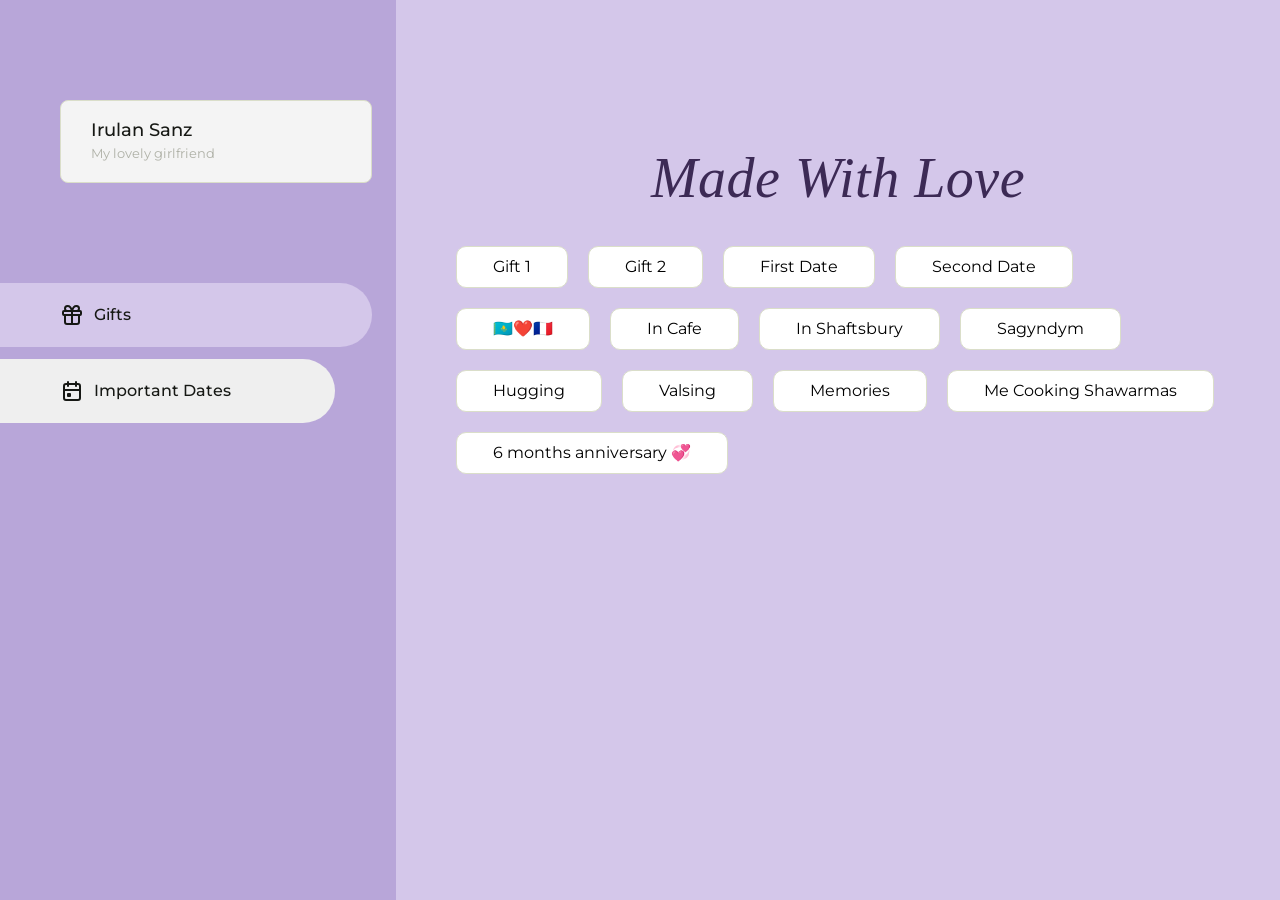
==== index.html @ 1fe565db "Update index.html" ====
<!DOCTYPE html>
<html lang="en">
<head>
    <meta charset="UTF-8">
    <meta name="viewport" content="width=device-width, initial-scale=1.0">
    <title>So Close But So Far</title>
    <link rel="shortcut icon" href="src/heart.png" type="image/x-icon">
    <link rel="preconnect" href="https://fonts.googleapis.com">
    <link rel="preconnect" href="https://fonts.gstatic.com" crossorigin>
    <link href="https://fonts.googleapis.com/css2?family=Montserrat:wght@400;500;700&family=Rubik:wght@500&display=swap"
          rel="stylesheet">
    <link rel="stylesheet" href="src/style.css">
</head>
<body id="body">
<div class="overlay" id="overlay"></div>
<div class="layout">
    <div class="burger" id="burger">
        <svg viewBox="0 0 24 24" style="fill: #6B4E71" xmlns="http://www.w3.org/2000/svg" >
            <g id="SVGRepo_bgCarrier" stroke-width="0"></g>
            <g id="SVGRepo_tracerCarrier" stroke-linecap="round" stroke-linejoin="round"></g>
            <g id="SVGRepo_iconCarrier">
                <path d="M4 18L20 18" stroke="#2E1F3D" stroke-width="2" stroke-linecap="round"></path>
                <path d="M4 12L20 12" stroke="#2E1F3D" stroke-width="2" stroke-linecap="round"></path>
                <path d="M4 6L20 6" stroke="#2E1F3D" stroke-width="2" stroke-linecap="round"></path>
            </g>
        </svg>
    </div>
    <aside class="sidebar" id="sidebar">
        <div class="sidebar__inner">
            <div class="logo">
            </div>
            <div class="sidebar__user">
                <div class="sidebar__name">Irulan Sanz</div>
                <div class="sidebar__text">My lovely girlfriend</div>
            </div>
            <div class="sidebar__tabs">
                <div class="sidebar__item">
                    <button class="sidebar__button active" id="tasks">
                        <svg xmlns="http://www.w3.org/2000/svg" width="24" height="24" viewBox="0 0 24 24" fill="none" stroke="currentColor" stroke-width="2" stroke-linecap="round" stroke-linejoin="round" class="icon icon-tabler icons-tabler-outline icon-tabler-gift">
	<path stroke="none" d="M0 0h24v24H0z" fill="none" />
	<path d="M3 9a1 1 0 0 1 1 -1h16a1 1 0 0 1 1 1v2a1 1 0 0 1 -1 1h-16a1 1 0 0 1 -1 -1l0 -2" />
	<path d="M12 8l0 13" />
	<path d="M19 12v7a2 2 0 0 1 -2 2h-10a2 2 0 0 1 -2 -2v-7" />
	<path d="M7.5 8a2.5 2.5 0 0 1 0 -5a4.8 8 0 0 1 4.5 5a4.8 8 0 0 1 4.5 -5a2.5 2.5 0 0 1 0 5" />
</svg>
                        <span>Gifts</span></button>
                </div>
                <div class="sidebar__item">
                    <button class="sidebar__button" id="diplom">
                        <svg xmlns="http://www.w3.org/2000/svg" width="24" height="24" viewBox="0 0 24 24" fill="none" stroke="currentColor" stroke-width="2" stroke-linecap="round" stroke-linejoin="round" class="icon icon-tabler icons-tabler-outline icon-tabler-calendar-event">
	<path stroke="none" d="M0 0h24v24H0z" fill="none" />
	<path d="M4 7a2 2 0 0 1 2 -2h12a2 2 0 0 1 2 2v12a2 2 0 0 1 -2 2h-12a2 2 0 0 1 -2 -2l0 -12" />
	<path d="M16 3l0 4" />
	<path d="M8 3l0 4" />
	<path d="M4 11l16 0" />
	<path d="M8 15h2v2h-2l0 -2" />
</svg>
                        <span>Important Dates</span></button>
                </div>
            </div>
        </div>

    </aside>
    <div class="content">
        <div class="container">
            <div class="content__block" id="tasksBlock">
                <div class="content__title">Made With Love</div>
                <ul class="content__list">
                    <li class="content__list-item">
                        <a href="./gift-1/index.html">Gift 1</a>
                    </li>
                    <li class="content__list-item">
                        <a href="./gift-2/index.html">Gift 2</a>
                    </li>
                    <li class="content__list-item">
                        <a href="https://drive.google.com/file/d/1vMadhdQ48kXOp07n8QsSt-vH53IT0Gt-/view?usp=sharing">First Date</a>
                    </li>
                    <li class="content__list-item">
                        <a href="https://drive.google.com/file/d/1kH64Qz3MHeMXnkR8MuAai43NfWdswU0U/view?usp=sharing">Second Date</a>
                    </li>
                    <li class="content__list-item">
                        <a href="https://drive.google.com/file/d/1e94UzsTkq8WZ018yIeNblCleBxQsToX7/view?usp=sharing">🇰🇿❤️🇫🇷</a>
                    </li>
                    <li class="content__list-item">
                        <a href="https://drive.google.com/file/d/1Pieof80owpsbO8zSJvdYTM5wlfrEpz8Y/view?usp=sharing">In Cafe</a>
                    </li>
                    <li class="content__list-item">
                        <a href="https://drive.google.com/file/d/1KIeL0_NFZtrSvxo--47qkr-NeCgeh2dK/view?usp=sharing">In Shaftsbury</a>
                    </li>
                    <li class="content__list-item">
                        <a href="https://drive.google.com/file/d/1adfDIn1GOYjcE4neSgO3Gx4keekBpPJ_/view?usp=sharing">Sagyndym</a>
                    </li>
                    <li class="content__list-item">
                        <a href="https://drive.google.com/file/d/1BkaM4GAUIr9EUD3JHSgV0LBEfNDgz8p4/view?usp=sharing">Hugging</a>
                    </li>
                    <li class="content__list-item">
                        <a href="https://drive.google.com/file/d/1XQY9u5bxkwegvib9I2O7UmXGaK68p4Ai/view?usp=sharing">Valsing</a>
                    </li>
                    <li class="content__list-item">
                        <a href="https://drive.google.com/file/d/16zDZgb0zjjOt9zTueXyhuY5tb6ojPlMr/view?usp=sharing">Memories</a>
                    </li>
                    <li class="content__list-item">
                        <a href="https://drive.google.com/file/d/1yFAqf7BYhonO5aMoZCrLB5J5wGKs2Dpw/view?usp=sharing">Me Cooking Shawarmas</a>
                    </li>
                    <li class="content__list-item">
                        <a href="./6-month-anniversary/index.html">6 months anniversary 💞</a>
                    </li>
                </ul>
            </div>
            <div class="content__block hidden" id="diplomBlock">

<style>
  @import url('https://fonts.googleapis.com/css2?family=Playfair+Display:ital,wght@0,500;1,500&family=Dancing+Script:wght@600&display=swap');

  .story-section {
    background: #D4C7EA;
    font-family: "Playfair Display", Georgia, serif;
  }

  .story-inner {
    max-width: 620px;
    margin: 0 auto;
  }

  .story-title {
    font-family: "Dancing Script", cursive;
    font-weight: 600;
    font-size: 56px;
    color: #4A2E63;
    text-align: center;
    margin: 0 0 8px;
  }

  .story-subtitle {
    font-style: italic;
    font-size: 16px;
    color: #5C4A73;
    text-align: center;
    margin: 0 0 56px;
  }

  .counter-card {
    text-align: center;
    margin: 0 0 64px;
    padding-bottom: 48px;
    border-bottom: 1px solid rgba(74, 46, 99, 0.25);
  }

  .counter-label {
    font-style: italic;
    font-size: 14px;
    letter-spacing: 1px;
    color: #5C4A73;
    margin: 0 0 16px;
  }

  .counter-number {
    font-size: 48px;
    color: #4A2E63;
    line-height: 1;
    margin: 0 0 6px;
  }

  .counter-unit-label {
    font-style: italic;
    font-size: 13px;
    color: #5C4A73;
    letter-spacing: 0.5px;
  }

  .timeline {
    position: relative;
    padding-left: 36px;
  }

  .timeline::before {
    content: "";
    position: absolute;
    left: 5px;
    top: 6px;
    bottom: 6px;
    width: 1px;
    background: rgba(74, 46, 99, 0.35);
  }

  .entry {
    position: relative;
    margin-bottom: 52px;
  }

  .entry:last-child {
    margin-bottom: 0;
  }

  .entry::before {
    content: "";
    position: absolute;
    left: -36px;
    top: 6px;
    width: 10px;
    height: 10px;
    border-radius: 50%;
    background: #4A2E63;
  }

  .entry-date {
    font-style: italic;
    font-size: 15px;
    color: #6B4E71;
    margin: 0 0 6px;
  }

  .entry-text {
    font-size: 22px;
    color: #2E1F3D;
    margin: 0;
  }

  @media (max-width: 640px) {
    .story-section { padding: 64px 18px 80px; }
    .story-title { font-size: 38px; }
    .story-subtitle { font-size: 14px; margin-bottom: 40px; }

    .counter-card { margin-bottom: 44px; padding-bottom: 32px; }
    .counter-number { font-size: 34px; }
    .counter-unit-label { font-size: 11px; }

    .timeline { padding-left: 26px; }
    .timeline::before { left: 4px; }
    .entry { margin-bottom: 36px; }
    .entry::before { left: -26px; width: 8px; height: 8px; }
    .entry-date { font-size: 13px; }
    .entry-text { font-size: 18px; }
  }
</style>

<section class="story-section">
  <div class="story-inner">

    <div class="counter-card">
      <p class="counter-label">together since March 7, 2026</p>
      <div class="counter-number" id="c-days">0</div>
      <div class="counter-unit-label">days</div>
    </div>

    <div class="timeline">


      <div class="entry">
        <p class="entry-date">January 26, 2026</p>
        <p class="entry-text">The day we met.</p>
      </div>
      <!-- ============================================= -->

      <div class="entry">
        <p class="entry-date">February 4, 2026</p>
        <p class="entry-text">The day we first spoke.</p>
      </div>

      <div class="entry">
        <p class="entry-date">February 11, 2026</p>
        <p class="entry-text">The day I made the first move.</p>
      </div>

      <div class="entry">
        <p class="entry-date">March 7, 2026</p>
        <p class="entry-text">The day our relationship began.</p>
      </div>

      <div class="entry">
        <p class="entry-date">March 10, 2026</p>
        <p class="entry-text">Our first kiss.</p>
      </div>

      <div class="entry">
        <p class="entry-date">Today and</p>
        <p class="entry-text">Forever&hellip;</p>
      </div>

    </div>
  </div>
</section>

<script>
  (function () {
    var start = new Date("2026-03-07T00:00:00");

    function update() {
      var now = new Date();
      var diff = now - start;
      if (diff < 0) diff = 0;

      var days = Math.floor(diff / (1000 * 60 * 60 * 24));
      document.getElementById("c-days").textContent = days;
    }

    update();
    setInterval(update, 60 * 1000);
  })();
</script>

                
            </div>
        </div>
    </div>
</div>
<script src="src/index.js"></script>
</body>
</html>
---- src/style.css ----
*{padding: 0;margin: 0;border: 0;}
*,*:before,*:after{-webkit-box-sizing: border-box;box-sizing: border-box;}
:focus,:active{outline: none;}
a:focus,a:active{outline: none;}
nav,footer,header,aside{display: block;}
html,body{
    height:100%;width:100%;
    font-size:100%;line-height:1;-ms-text-size-adjust:100%;-moz-text-size-adjust:100%;-webkit-text-size-adjust:100%;}
input,button,textarea{font-family:inherit;}
input::-ms-clear{display: none;}
button{cursor: pointer;}
button::-moz-focus-inner{padding:0;border:0;}
a,a:visited{text-decoration: none;}
a:hover{text-decoration: none;}
ul li{list-style: none;}
img{vertical-align: top;}
h1,h2,h3,h4,h5,h6{font-size:inherit;font-weight: inherit;}
a{color:inherit;}



body {
    font-family: "Montserrat",SansSerif;
    color: black;
}

body.overflow {
    overflow: hidden;
}



.layout {
    display: -webkit-box;
    display: -ms-flexbox;
    display: flex;
    min-height: 100vh;
}

.sidebar {
    padding: 40px 24px 40px 0;
    -ms-flex-negative: 0;
    flex-shrink: 0;
    background-color: #B8A6D9;
}



.content {
    -webkit-box-flex: 1;
    -ms-flex-positive: 1;
    flex-grow: 1;
    background-color: #D4C7EA;
}

.container {
    display: -webkit-box;
    display: -ms-flexbox;
    display: flex;
    -webkit-box-orient: vertical;
    -webkit-box-direction: normal;
    -ms-flex-direction: column;
    flex-direction: column;
    -webkit-box-pack: center;
    -ms-flex-pack: center;
    justify-content: center;
    -webkit-box-align: center;
    -ms-flex-align: center;
    align-items: center;
    padding: 150px 60px 80px 60px;
}


.logo {
    margin-left: 60px;
    margin-bottom: 60px;
}

.sidebar__user {
    background-color: #F4F4F4;
    padding: 20px 30px;
    margin-left: 60px;
    margin-bottom: 100px;
    border-radius: 8px;
    border: 1px solid #DADEC9;
}

.sidebar__name {
    color:#161814;
    font-size: 18px;
    font-weight: 500;
    margin-bottom: 6px;
}

.sidebar__text {
    color: #AFB1A7;
    font-size: 13px;
    font-weight: 400;
    line-height: 130%; /* 16.9px */
}

.sidebar__item {
    width: 372px;
}

.sidebar__button {
    display: -webkit-box;
    display: -ms-flexbox;
    display: flex;
    -webkit-box-align: center;
    -ms-flex-align: center;
    align-items: center;
    gap: 10px;
    padding: 20px 60px;
    margin-bottom: 12px;
    border-radius: 0px 100px 100px 0px;
    -webkit-transition: all .5s;
    -o-transition: all .5s;
    transition: all .5s;
    cursor: pointer;
    width: 90%;
    color:#161814;
    font-size: 16px;
    font-weight: 500;
}

.sidebar__button.active , .sidebar__button:hover {
    width: 100%;
    background-color: #D4C7EA;
}


.content__title {
    font-family: "Cormorant Garamond", Georgia, serif;
  font-style: italic;
  font-size: 56px;
  color: #3C2A55;
  text-align: center;
  margin-bottom: 40px;
  letter-spacing: 0.5px;
}

.content__list {
    display: -webkit-box;
    display: -ms-flexbox;
    display: flex;
    -webkit-box-align: center;
    -ms-flex-align: center;
    align-items: center;
    -ms-flex-wrap: wrap;
    flex-wrap: wrap;
    gap: 20px;
}



.content__list-item  {
    cursor: pointer;
    padding: 12px 18px;
    background-color: #fff;
    border-radius: 10px;
    border: 1px solid #DADEC9;
    -webkit-transition: all .3s;
    -o-transition: all .3s;
    transition: all .3s;
}

.content__list-item:hover,.content__list-diplom:hover {
    background-color: #B79FD9;
}

li a {
    padding: 12px 18px;

}


.content__list-diplom {
    -webkit-transition: all .3s;
    -o-transition: all .3s;
    transition: all .3s;
    display: inline-block;
    padding: 12px 18px;
    background-color: #fff;
    border-radius: 10px;
    border: 1px solid #DADEC9;
}

.content__decor {
    display: -webkit-box;
    display: -ms-flexbox;
    display: flex;
    -webkit-box-align: center;
    -ms-flex-align: center;
    align-items: center;
}

.content__decor-text {
    color:#BEDD44;
    font-size: 36px;
    font-weight: 700;
    line-height: 110%; /* 39.6px */
}

.content__block {
    max-width: 1200px;
}

.content__block.hidden {
    display: none;
}

.content__decor-img img{
    width: 100%;
}

.burger {
    display: none;
    padding: 5px;
    position: fixed;
    top: 3%;
    right: 7%;
    width: 40px;
    height: 40px;
    background-color: #D4C7EA;
    border-radius: 50%;
    z-index: 10;
    border: 1px solid #6B4E71;
}


@media (max-width: 768px) {
    .burger {
        display: block;
    }

    .sidebar {
        -webkit-transition: all .3s;
        -o-transition: all .3s;
        transition: all .3s;
        -webkit-transform: translateX(-100%);
        -ms-transform: translateX(-100%);
        transform: translateX(-100%);
        position: fixed;
        top: 0;
        left: 0;
        bottom: 0;
        z-index: 5;
    }

    .sidebar.show {
        -webkit-transform: translateX(0%);
        -ms-transform: translateX(0%);
        transform: translateX(0%);
    }

    .overlay {
        opacity: 0;
        pointer-events: none;
        -webkit-transition: all .3s;
        -o-transition: all .3s;
        transition: all .3s;
        position: absolute;
        top: 0;
        right: 0;
        left: 0;
        bottom: 0;
        z-index: 3;
        background-color: #000000e0;
    }

    .overlay.show {
        opacity: 1;
        pointer-events: all;
    }

    .container {
        padding: 40px 20px;
        min-height: 100%;
    }

    .content__decor {
        margin-top: 20px;
        -webkit-box-orient: vertical;
        -webkit-box-direction: normal;
        -ms-flex-direction: column;
        flex-direction: column;
    }
}

@media (max-width: 400px) {
    .sidebar__user {
        margin-left: 0;
    }
}
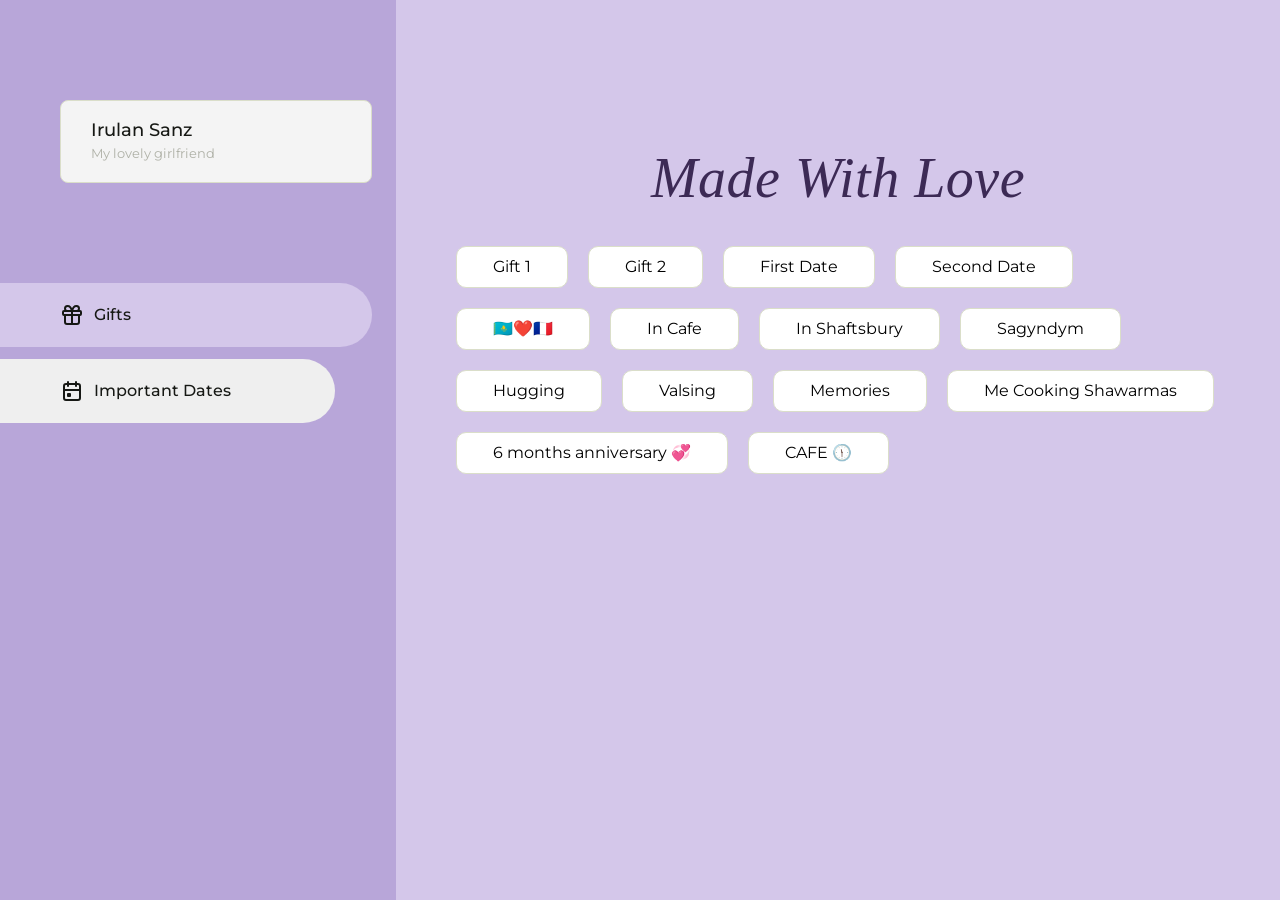
==== commit d144e4cf: "Update index.html" ====
--- a/index.html
+++ b/index.html
@@ -105,6 +105,9 @@
                     <li class="content__list-item">
                         <a href="./6-month-anniversary/index.html">6 months anniversary 💞</a>
                     </li>
+                    <li class="content__list-item">
+                        <a href="./cafe-gift/index.html">CAFE 🕦</a>
+                    </li>
                 </ul>
             </div>
             <div class="content__block hidden" id="diplomBlock">
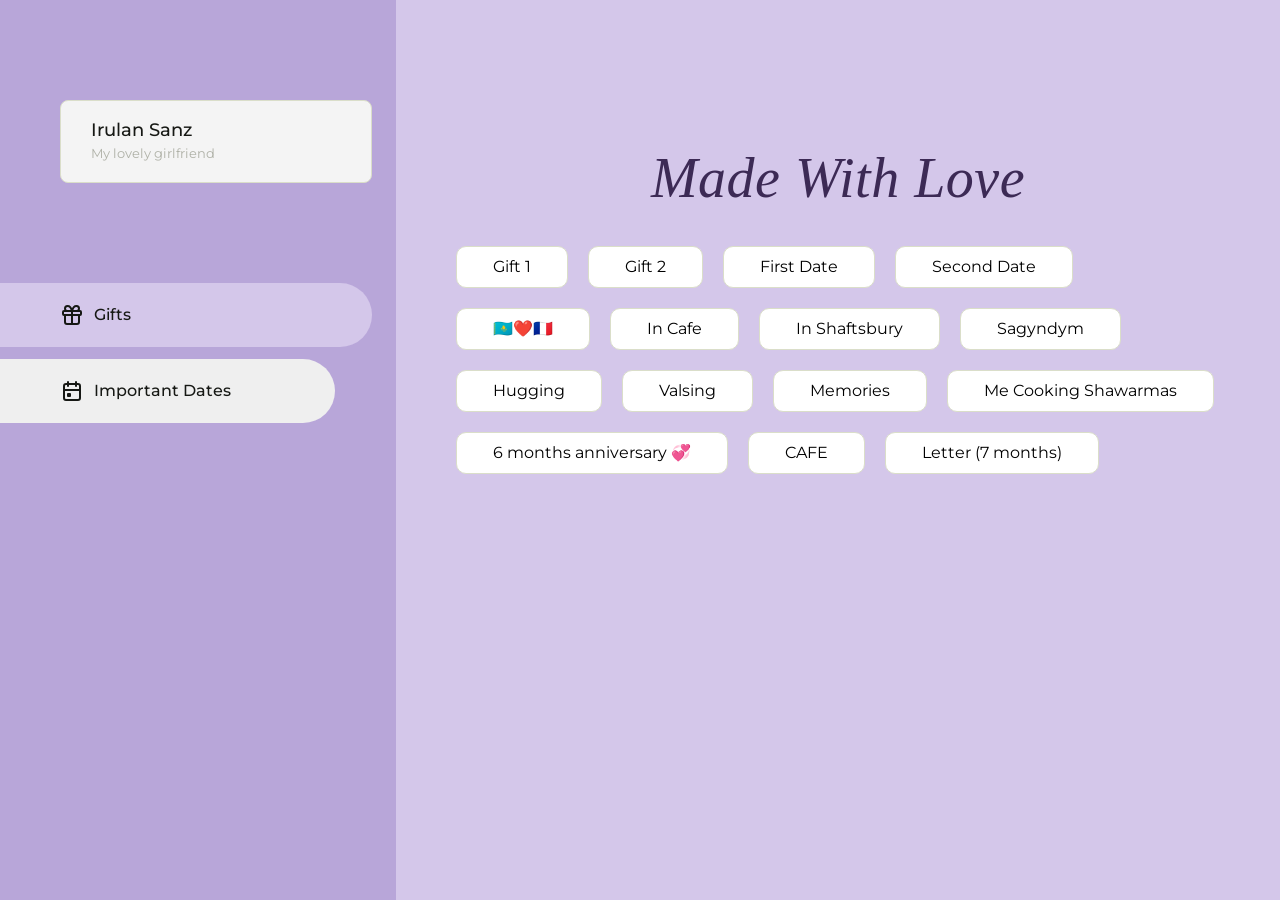
==== commit 39405f7d: "Update index.html" ====
--- a/index.html
+++ b/index.html
@@ -106,7 +106,10 @@
                         <a href="./6-month-anniversary/index.html">6 months anniversary 💞</a>
                     </li>
                     <li class="content__list-item">
-                        <a href="./cafe-gift/index.html">CAFE 🕦</a>
+                        <a href="./cafe-gift/index.html">CAFE</a>
+                    </li>
+                    <li class="content__list-item">
+                        <a href="https://irulans.github.io/Seven_Month/">Letter (7 months)</a>
                     </li>
                 </ul>
             </div>
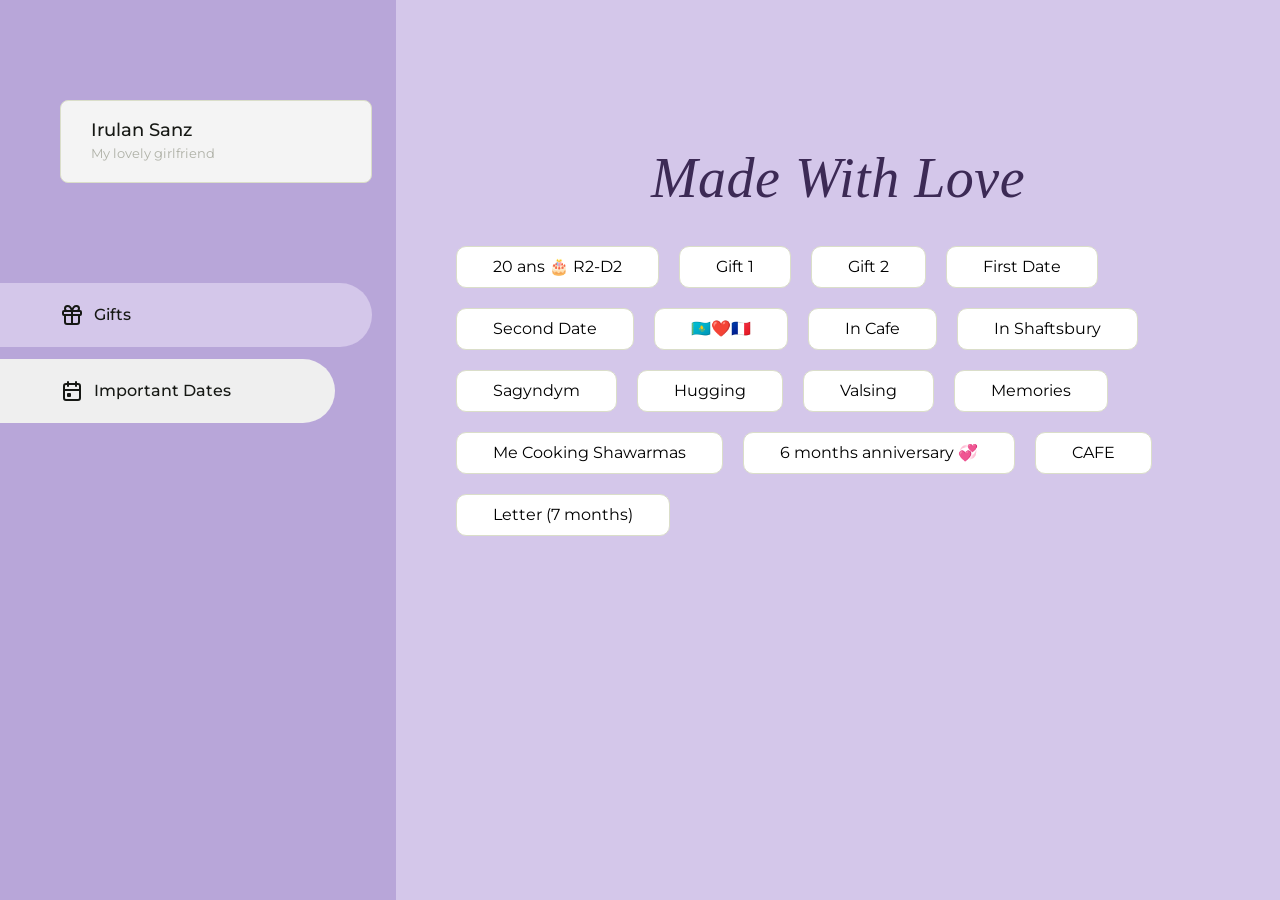
==== commit 75679293: "Add 20-ans: all birthday gifts moved from the R2-D2 platform Co-Authored-By: Claude Sonnet 5.5 <nore" ====
--- a/index.html
+++ b/index.html
@@ -1,315 +1,318 @@
-<!DOCTYPE html>
-<html lang="en">
-<head>
-    <meta charset="UTF-8">
-    <meta name="viewport" content="width=device-width, initial-scale=1.0">
-    <title>So Close But So Far</title>
-    <link rel="shortcut icon" href="src/heart.png" type="image/x-icon">
-    <link rel="preconnect" href="https://fonts.googleapis.com">
-    <link rel="preconnect" href="https://fonts.gstatic.com" crossorigin>
-    <link href="https://fonts.googleapis.com/css2?family=Montserrat:wght@400;500;700&family=Rubik:wght@500&display=swap"
-          rel="stylesheet">
-    <link rel="stylesheet" href="src/style.css">
-</head>
-<body id="body">
-<div class="overlay" id="overlay"></div>
-<div class="layout">
-    <div class="burger" id="burger">
-        <svg viewBox="0 0 24 24" style="fill: #6B4E71" xmlns="http://www.w3.org/2000/svg" >
-            <g id="SVGRepo_bgCarrier" stroke-width="0"></g>
-            <g id="SVGRepo_tracerCarrier" stroke-linecap="round" stroke-linejoin="round"></g>
-            <g id="SVGRepo_iconCarrier">
-                <path d="M4 18L20 18" stroke="#2E1F3D" stroke-width="2" stroke-linecap="round"></path>
-                <path d="M4 12L20 12" stroke="#2E1F3D" stroke-width="2" stroke-linecap="round"></path>
-                <path d="M4 6L20 6" stroke="#2E1F3D" stroke-width="2" stroke-linecap="round"></path>
-            </g>
-        </svg>
-    </div>
-    <aside class="sidebar" id="sidebar">
-        <div class="sidebar__inner">
-            <div class="logo">
-            </div>
-            <div class="sidebar__user">
-                <div class="sidebar__name">Irulan Sanz</div>
-                <div class="sidebar__text">My lovely girlfriend</div>
-            </div>
-            <div class="sidebar__tabs">
-                <div class="sidebar__item">
-                    <button class="sidebar__button active" id="tasks">
-                        <svg xmlns="http://www.w3.org/2000/svg" width="24" height="24" viewBox="0 0 24 24" fill="none" stroke="currentColor" stroke-width="2" stroke-linecap="round" stroke-linejoin="round" class="icon icon-tabler icons-tabler-outline icon-tabler-gift">
-	<path stroke="none" d="M0 0h24v24H0z" fill="none" />
-	<path d="M3 9a1 1 0 0 1 1 -1h16a1 1 0 0 1 1 1v2a1 1 0 0 1 -1 1h-16a1 1 0 0 1 -1 -1l0 -2" />
-	<path d="M12 8l0 13" />
-	<path d="M19 12v7a2 2 0 0 1 -2 2h-10a2 2 0 0 1 -2 -2v-7" />
-	<path d="M7.5 8a2.5 2.5 0 0 1 0 -5a4.8 8 0 0 1 4.5 5a4.8 8 0 0 1 4.5 -5a2.5 2.5 0 0 1 0 5" />
-</svg>
-                        <span>Gifts</span></button>
-                </div>
-                <div class="sidebar__item">
-                    <button class="sidebar__button" id="diplom">
-                        <svg xmlns="http://www.w3.org/2000/svg" width="24" height="24" viewBox="0 0 24 24" fill="none" stroke="currentColor" stroke-width="2" stroke-linecap="round" stroke-linejoin="round" class="icon icon-tabler icons-tabler-outline icon-tabler-calendar-event">
-	<path stroke="none" d="M0 0h24v24H0z" fill="none" />
-	<path d="M4 7a2 2 0 0 1 2 -2h12a2 2 0 0 1 2 2v12a2 2 0 0 1 -2 2h-12a2 2 0 0 1 -2 -2l0 -12" />
-	<path d="M16 3l0 4" />
-	<path d="M8 3l0 4" />
-	<path d="M4 11l16 0" />
-	<path d="M8 15h2v2h-2l0 -2" />
-</svg>
-                        <span>Important Dates</span></button>
-                </div>
-            </div>
-        </div>
-
-    </aside>
-    <div class="content">
-        <div class="container">
-            <div class="content__block" id="tasksBlock">
-                <div class="content__title">Made With Love</div>
-                <ul class="content__list">
-                    <li class="content__list-item">
-                        <a href="./gift-1/index.html">Gift 1</a>
-                    </li>
-                    <li class="content__list-item">
-                        <a href="./gift-2/index.html">Gift 2</a>
-                    </li>
-                    <li class="content__list-item">
-                        <a href="https://drive.google.com/file/d/1vMadhdQ48kXOp07n8QsSt-vH53IT0Gt-/view?usp=sharing">First Date</a>
-                    </li>
-                    <li class="content__list-item">
-                        <a href="https://drive.google.com/file/d/1kH64Qz3MHeMXnkR8MuAai43NfWdswU0U/view?usp=sharing">Second Date</a>
-                    </li>
-                    <li class="content__list-item">
-                        <a href="https://drive.google.com/file/d/1e94UzsTkq8WZ018yIeNblCleBxQsToX7/view?usp=sharing">🇰🇿❤️🇫🇷</a>
-                    </li>
-                    <li class="content__list-item">
-                        <a href="https://drive.google.com/file/d/1Pieof80owpsbO8zSJvdYTM5wlfrEpz8Y/view?usp=sharing">In Cafe</a>
-                    </li>
-                    <li class="content__list-item">
-                        <a href="https://drive.google.com/file/d/1KIeL0_NFZtrSvxo--47qkr-NeCgeh2dK/view?usp=sharing">In Shaftsbury</a>
-                    </li>
-                    <li class="content__list-item">
-                        <a href="https://drive.google.com/file/d/1adfDIn1GOYjcE4neSgO3Gx4keekBpPJ_/view?usp=sharing">Sagyndym</a>
-                    </li>
-                    <li class="content__list-item">
-                        <a href="https://drive.google.com/file/d/1BkaM4GAUIr9EUD3JHSgV0LBEfNDgz8p4/view?usp=sharing">Hugging</a>
-                    </li>
-                    <li class="content__list-item">
-                        <a href="https://drive.google.com/file/d/1XQY9u5bxkwegvib9I2O7UmXGaK68p4Ai/view?usp=sharing">Valsing</a>
-                    </li>
-                    <li class="content__list-item">
-                        <a href="https://drive.google.com/file/d/16zDZgb0zjjOt9zTueXyhuY5tb6ojPlMr/view?usp=sharing">Memories</a>
-                    </li>
-                    <li class="content__list-item">
-                        <a href="https://drive.google.com/file/d/1yFAqf7BYhonO5aMoZCrLB5J5wGKs2Dpw/view?usp=sharing">Me Cooking Shawarmas</a>
-                    </li>
-                    <li class="content__list-item">
-                        <a href="./6-month-anniversary/index.html">6 months anniversary 💞</a>
-                    </li>
-                    <li class="content__list-item">
-                        <a href="./cafe-gift/index.html">CAFE</a>
-                    </li>
-                    <li class="content__list-item">
-                        <a href="https://irulans.github.io/Seven_Month/">Letter (7 months)</a>
-                    </li>
-                </ul>
-            </div>
-            <div class="content__block hidden" id="diplomBlock">
-
-<style>
-  @import url('https://fonts.googleapis.com/css2?family=Playfair+Display:ital,wght@0,500;1,500&family=Dancing+Script:wght@600&display=swap');
-
-  .story-section {
-    background: #D4C7EA;
-    font-family: "Playfair Display", Georgia, serif;
-  }
-
-  .story-inner {
-    max-width: 620px;
-    margin: 0 auto;
-  }
-
-  .story-title {
-    font-family: "Dancing Script", cursive;
-    font-weight: 600;
-    font-size: 56px;
-    color: #4A2E63;
-    text-align: center;
-    margin: 0 0 8px;
-  }
-
-  .story-subtitle {
-    font-style: italic;
-    font-size: 16px;
-    color: #5C4A73;
-    text-align: center;
-    margin: 0 0 56px;
-  }
-
-  .counter-card {
-    text-align: center;
-    margin: 0 0 64px;
-    padding-bottom: 48px;
-    border-bottom: 1px solid rgba(74, 46, 99, 0.25);
-  }
-
-  .counter-label {
-    font-style: italic;
-    font-size: 14px;
-    letter-spacing: 1px;
-    color: #5C4A73;
-    margin: 0 0 16px;
-  }
-
-  .counter-number {
-    font-size: 48px;
-    color: #4A2E63;
-    line-height: 1;
-    margin: 0 0 6px;
-  }
-
-  .counter-unit-label {
-    font-style: italic;
-    font-size: 13px;
-    color: #5C4A73;
-    letter-spacing: 0.5px;
-  }
-
-  .timeline {
-    position: relative;
-    padding-left: 36px;
-  }
-
-  .timeline::before {
-    content: "";
-    position: absolute;
-    left: 5px;
-    top: 6px;
-    bottom: 6px;
-    width: 1px;
-    background: rgba(74, 46, 99, 0.35);
-  }
-
-  .entry {
-    position: relative;
-    margin-bottom: 52px;
-  }
-
-  .entry:last-child {
-    margin-bottom: 0;
-  }
-
-  .entry::before {
-    content: "";
-    position: absolute;
-    left: -36px;
-    top: 6px;
-    width: 10px;
-    height: 10px;
-    border-radius: 50%;
-    background: #4A2E63;
-  }
-
-  .entry-date {
-    font-style: italic;
-    font-size: 15px;
-    color: #6B4E71;
-    margin: 0 0 6px;
-  }
-
-  .entry-text {
-    font-size: 22px;
-    color: #2E1F3D;
-    margin: 0;
-  }
-
-  @media (max-width: 640px) {
-    .story-section { padding: 64px 18px 80px; }
-    .story-title { font-size: 38px; }
-    .story-subtitle { font-size: 14px; margin-bottom: 40px; }
-
-    .counter-card { margin-bottom: 44px; padding-bottom: 32px; }
-    .counter-number { font-size: 34px; }
-    .counter-unit-label { font-size: 11px; }
-
-    .timeline { padding-left: 26px; }
-    .timeline::before { left: 4px; }
-    .entry { margin-bottom: 36px; }
-    .entry::before { left: -26px; width: 8px; height: 8px; }
-    .entry-date { font-size: 13px; }
-    .entry-text { font-size: 18px; }
-  }
-</style>
-
-<section class="story-section">
-  <div class="story-inner">
-
-    <div class="counter-card">
-      <p class="counter-label">together since March 7, 2026</p>
-      <div class="counter-number" id="c-days">0</div>
-      <div class="counter-unit-label">days</div>
-    </div>
-
-    <div class="timeline">
-
-
-      <div class="entry">
-        <p class="entry-date">January 26, 2026</p>
-        <p class="entry-text">The day we met.</p>
-      </div>
-      <!-- ============================================= -->
-
-      <div class="entry">
-        <p class="entry-date">February 4, 2026</p>
-        <p class="entry-text">The day we first spoke.</p>
-      </div>
-
-      <div class="entry">
-        <p class="entry-date">February 11, 2026</p>
-        <p class="entry-text">The day I made the first move.</p>
-      </div>
-
-      <div class="entry">
-        <p class="entry-date">March 7, 2026</p>
-        <p class="entry-text">The day our relationship began.</p>
-      </div>
-
-      <div class="entry">
-        <p class="entry-date">March 10, 2026</p>
-        <p class="entry-text">Our first kiss.</p>
-      </div>
-
-      <div class="entry">
-        <p class="entry-date">Today and</p>
-        <p class="entry-text">Forever&hellip;</p>
-      </div>
-
-    </div>
-  </div>
-</section>
-
-<script>
-  (function () {
-    var start = new Date("2026-03-07T00:00:00");
-
-    function update() {
-      var now = new Date();
-      var diff = now - start;
-      if (diff < 0) diff = 0;
-
-      var days = Math.floor(diff / (1000 * 60 * 60 * 24));
-      document.getElementById("c-days").textContent = days;
-    }
-
-    update();
-    setInterval(update, 60 * 1000);
-  })();
-</script>
-
-                
-            </div>
-        </div>
-    </div>
-</div>
-<script src="src/index.js"></script>
-</body>
-</html>
+<!DOCTYPE html>
+<html lang="en">
+<head>
+    <meta charset="UTF-8">
+    <meta name="viewport" content="width=device-width, initial-scale=1.0">
+    <title>So Close But So Far</title>
+    <link rel="shortcut icon" href="src/heart.png" type="image/x-icon">
+    <link rel="preconnect" href="https://fonts.googleapis.com">
+    <link rel="preconnect" href="https://fonts.gstatic.com" crossorigin>
+    <link href="https://fonts.googleapis.com/css2?family=Montserrat:wght@400;500;700&family=Rubik:wght@500&display=swap"
+          rel="stylesheet">
+    <link rel="stylesheet" href="src/style.css">
+</head>
+<body id="body">
+<div class="overlay" id="overlay"></div>
+<div class="layout">
+    <div class="burger" id="burger">
+        <svg viewBox="0 0 24 24" style="fill: #6B4E71" xmlns="http://www.w3.org/2000/svg" >
+            <g id="SVGRepo_bgCarrier" stroke-width="0"></g>
+            <g id="SVGRepo_tracerCarrier" stroke-linecap="round" stroke-linejoin="round"></g>
+            <g id="SVGRepo_iconCarrier">
+                <path d="M4 18L20 18" stroke="#2E1F3D" stroke-width="2" stroke-linecap="round"></path>
+                <path d="M4 12L20 12" stroke="#2E1F3D" stroke-width="2" stroke-linecap="round"></path>
+                <path d="M4 6L20 6" stroke="#2E1F3D" stroke-width="2" stroke-linecap="round"></path>
+            </g>
+        </svg>
+    </div>
+    <aside class="sidebar" id="sidebar">
+        <div class="sidebar__inner">
+            <div class="logo">
+            </div>
+            <div class="sidebar__user">
+                <div class="sidebar__name">Irulan Sanz</div>
+                <div class="sidebar__text">My lovely girlfriend</div>
+            </div>
+            <div class="sidebar__tabs">
+                <div class="sidebar__item">
+                    <button class="sidebar__button active" id="tasks">
+                        <svg xmlns="http://www.w3.org/2000/svg" width="24" height="24" viewBox="0 0 24 24" fill="none" stroke="currentColor" stroke-width="2" stroke-linecap="round" stroke-linejoin="round" class="icon icon-tabler icons-tabler-outline icon-tabler-gift">
+	<path stroke="none" d="M0 0h24v24H0z" fill="none" />
+	<path d="M3 9a1 1 0 0 1 1 -1h16a1 1 0 0 1 1 1v2a1 1 0 0 1 -1 1h-16a1 1 0 0 1 -1 -1l0 -2" />
+	<path d="M12 8l0 13" />
+	<path d="M19 12v7a2 2 0 0 1 -2 2h-10a2 2 0 0 1 -2 -2v-7" />
+	<path d="M7.5 8a2.5 2.5 0 0 1 0 -5a4.8 8 0 0 1 4.5 5a4.8 8 0 0 1 4.5 -5a2.5 2.5 0 0 1 0 5" />
+</svg>
+                        <span>Gifts</span></button>
+                </div>
+                <div class="sidebar__item">
+                    <button class="sidebar__button" id="diplom">
+                        <svg xmlns="http://www.w3.org/2000/svg" width="24" height="24" viewBox="0 0 24 24" fill="none" stroke="currentColor" stroke-width="2" stroke-linecap="round" stroke-linejoin="round" class="icon icon-tabler icons-tabler-outline icon-tabler-calendar-event">
+	<path stroke="none" d="M0 0h24v24H0z" fill="none" />
+	<path d="M4 7a2 2 0 0 1 2 -2h12a2 2 0 0 1 2 2v12a2 2 0 0 1 -2 2h-12a2 2 0 0 1 -2 -2l0 -12" />
+	<path d="M16 3l0 4" />
+	<path d="M8 3l0 4" />
+	<path d="M4 11l16 0" />
+	<path d="M8 15h2v2h-2l0 -2" />
+</svg>
+                        <span>Important Dates</span></button>
+                </div>
+            </div>
+        </div>
+
+    </aside>
+    <div class="content">
+        <div class="container">
+            <div class="content__block" id="tasksBlock">
+                <div class="content__title">Made With Love</div>
+                <ul class="content__list">
+                    <li class="content__list-item">
+                        <a href="./20-ans/index.html">20 ans 🎂 R2-D2</a>
+                    </li>
+                    <li class="content__list-item">
+                        <a href="./gift-1/index.html">Gift 1</a>
+                    </li>
+                    <li class="content__list-item">
+                        <a href="./gift-2/index.html">Gift 2</a>
+                    </li>
+                    <li class="content__list-item">
+                        <a href="https://drive.google.com/file/d/1vMadhdQ48kXOp07n8QsSt-vH53IT0Gt-/view?usp=sharing">First Date</a>
+                    </li>
+                    <li class="content__list-item">
+                        <a href="https://drive.google.com/file/d/1kH64Qz3MHeMXnkR8MuAai43NfWdswU0U/view?usp=sharing">Second Date</a>
+                    </li>
+                    <li class="content__list-item">
+                        <a href="https://drive.google.com/file/d/1e94UzsTkq8WZ018yIeNblCleBxQsToX7/view?usp=sharing">🇰🇿❤️🇫🇷</a>
+                    </li>
+                    <li class="content__list-item">
+                        <a href="https://drive.google.com/file/d/1Pieof80owpsbO8zSJvdYTM5wlfrEpz8Y/view?usp=sharing">In Cafe</a>
+                    </li>
+                    <li class="content__list-item">
+                        <a href="https://drive.google.com/file/d/1KIeL0_NFZtrSvxo--47qkr-NeCgeh2dK/view?usp=sharing">In Shaftsbury</a>
+                    </li>
+                    <li class="content__list-item">
+                        <a href="https://drive.google.com/file/d/1adfDIn1GOYjcE4neSgO3Gx4keekBpPJ_/view?usp=sharing">Sagyndym</a>
+                    </li>
+                    <li class="content__list-item">
+                        <a href="https://drive.google.com/file/d/1BkaM4GAUIr9EUD3JHSgV0LBEfNDgz8p4/view?usp=sharing">Hugging</a>
+                    </li>
+                    <li class="content__list-item">
+                        <a href="https://drive.google.com/file/d/1XQY9u5bxkwegvib9I2O7UmXGaK68p4Ai/view?usp=sharing">Valsing</a>
+                    </li>
+                    <li class="content__list-item">
+                        <a href="https://drive.google.com/file/d/16zDZgb0zjjOt9zTueXyhuY5tb6ojPlMr/view?usp=sharing">Memories</a>
+                    </li>
+                    <li class="content__list-item">
+                        <a href="https://drive.google.com/file/d/1yFAqf7BYhonO5aMoZCrLB5J5wGKs2Dpw/view?usp=sharing">Me Cooking Shawarmas</a>
+                    </li>
+                    <li class="content__list-item">
+                        <a href="./6-month-anniversary/index.html">6 months anniversary 💞</a>
+                    </li>
+                    <li class="content__list-item">
+                        <a href="./cafe-gift/index.html">CAFE</a>
+                    </li>
+                    <li class="content__list-item">
+                        <a href="https://irulans.github.io/Seven_Month/">Letter (7 months)</a>
+                    </li>
+                </ul>
+            </div>
+            <div class="content__block hidden" id="diplomBlock">
+
+<style>
+  @import url('https://fonts.googleapis.com/css2?family=Playfair+Display:ital,wght@0,500;1,500&family=Dancing+Script:wght@600&display=swap');
+
+  .story-section {
+    background: #D4C7EA;
+    font-family: "Playfair Display", Georgia, serif;
+  }
+
+  .story-inner {
+    max-width: 620px;
+    margin: 0 auto;
+  }
+
+  .story-title {
+    font-family: "Dancing Script", cursive;
+    font-weight: 600;
+    font-size: 56px;
+    color: #4A2E63;
+    text-align: center;
+    margin: 0 0 8px;
+  }
+
+  .story-subtitle {
+    font-style: italic;
+    font-size: 16px;
+    color: #5C4A73;
+    text-align: center;
+    margin: 0 0 56px;
+  }
+
+  .counter-card {
+    text-align: center;
+    margin: 0 0 64px;
+    padding-bottom: 48px;
+    border-bottom: 1px solid rgba(74, 46, 99, 0.25);
+  }
+
+  .counter-label {
+    font-style: italic;
+    font-size: 14px;
+    letter-spacing: 1px;
+    color: #5C4A73;
+    margin: 0 0 16px;
+  }
+
+  .counter-number {
+    font-size: 48px;
+    color: #4A2E63;
+    line-height: 1;
+    margin: 0 0 6px;
+  }
+
+  .counter-unit-label {
+    font-style: italic;
+    font-size: 13px;
+    color: #5C4A73;
+    letter-spacing: 0.5px;
+  }
+
+  .timeline {
+    position: relative;
+    padding-left: 36px;
+  }
+
+  .timeline::before {
+    content: "";
+    position: absolute;
+    left: 5px;
+    top: 6px;
+    bottom: 6px;
+    width: 1px;
+    background: rgba(74, 46, 99, 0.35);
+  }
+
+  .entry {
+    position: relative;
+    margin-bottom: 52px;
+  }
+
+  .entry:last-child {
+    margin-bottom: 0;
+  }
+
+  .entry::before {
+    content: "";
+    position: absolute;
+    left: -36px;
+    top: 6px;
+    width: 10px;
+    height: 10px;
+    border-radius: 50%;
+    background: #4A2E63;
+  }
+
+  .entry-date {
+    font-style: italic;
+    font-size: 15px;
+    color: #6B4E71;
+    margin: 0 0 6px;
+  }
+
+  .entry-text {
+    font-size: 22px;
+    color: #2E1F3D;
+    margin: 0;
+  }
+
+  @media (max-width: 640px) {
+    .story-section { padding: 64px 18px 80px; }
+    .story-title { font-size: 38px; }
+    .story-subtitle { font-size: 14px; margin-bottom: 40px; }
+
+    .counter-card { margin-bottom: 44px; padding-bottom: 32px; }
+    .counter-number { font-size: 34px; }
+    .counter-unit-label { font-size: 11px; }
+
+    .timeline { padding-left: 26px; }
+    .timeline::before { left: 4px; }
+    .entry { margin-bottom: 36px; }
+    .entry::before { left: -26px; width: 8px; height: 8px; }
+    .entry-date { font-size: 13px; }
+    .entry-text { font-size: 18px; }
+  }
+</style>
+
+<section class="story-section">
+  <div class="story-inner">
+
+    <div class="counter-card">
+      <p class="counter-label">together since March 7, 2026</p>
+      <div class="counter-number" id="c-days">0</div>
+      <div class="counter-unit-label">days</div>
+    </div>
+
+    <div class="timeline">
+
+
+      <div class="entry">
+        <p class="entry-date">January 26, 2026</p>
+        <p class="entry-text">The day we met.</p>
+      </div>
+      <!-- ============================================= -->
+
+      <div class="entry">
+        <p class="entry-date">February 4, 2026</p>
+        <p class="entry-text">The day we first spoke.</p>
+      </div>
+
+      <div class="entry">
+        <p class="entry-date">February 11, 2026</p>
+        <p class="entry-text">The day I made the first move.</p>
+      </div>
+
+      <div class="entry">
+        <p class="entry-date">March 7, 2026</p>
+        <p class="entry-text">The day our relationship began.</p>
+      </div>
+
+      <div class="entry">
+        <p class="entry-date">March 10, 2026</p>
+        <p class="entry-text">Our first kiss.</p>
+      </div>
+
+      <div class="entry">
+        <p class="entry-date">Today and</p>
+        <p class="entry-text">Forever&hellip;</p>
+      </div>
+
+    </div>
+  </div>
+</section>
+
+<script>
+  (function () {
+    var start = new Date("2026-03-07T00:00:00");
+
+    function update() {
+      var now = new Date();
+      var diff = now - start;
+      if (diff < 0) diff = 0;
+
+      var days = Math.floor(diff / (1000 * 60 * 60 * 24));
+      document.getElementById("c-days").textContent = days;
+    }
+
+    update();
+    setInterval(update, 60 * 1000);
+  })();
+</script>
+
+                
+            </div>
+        </div>
+    </div>
+</div>
+<script src="src/index.js"></script>
+</body>
+</html>
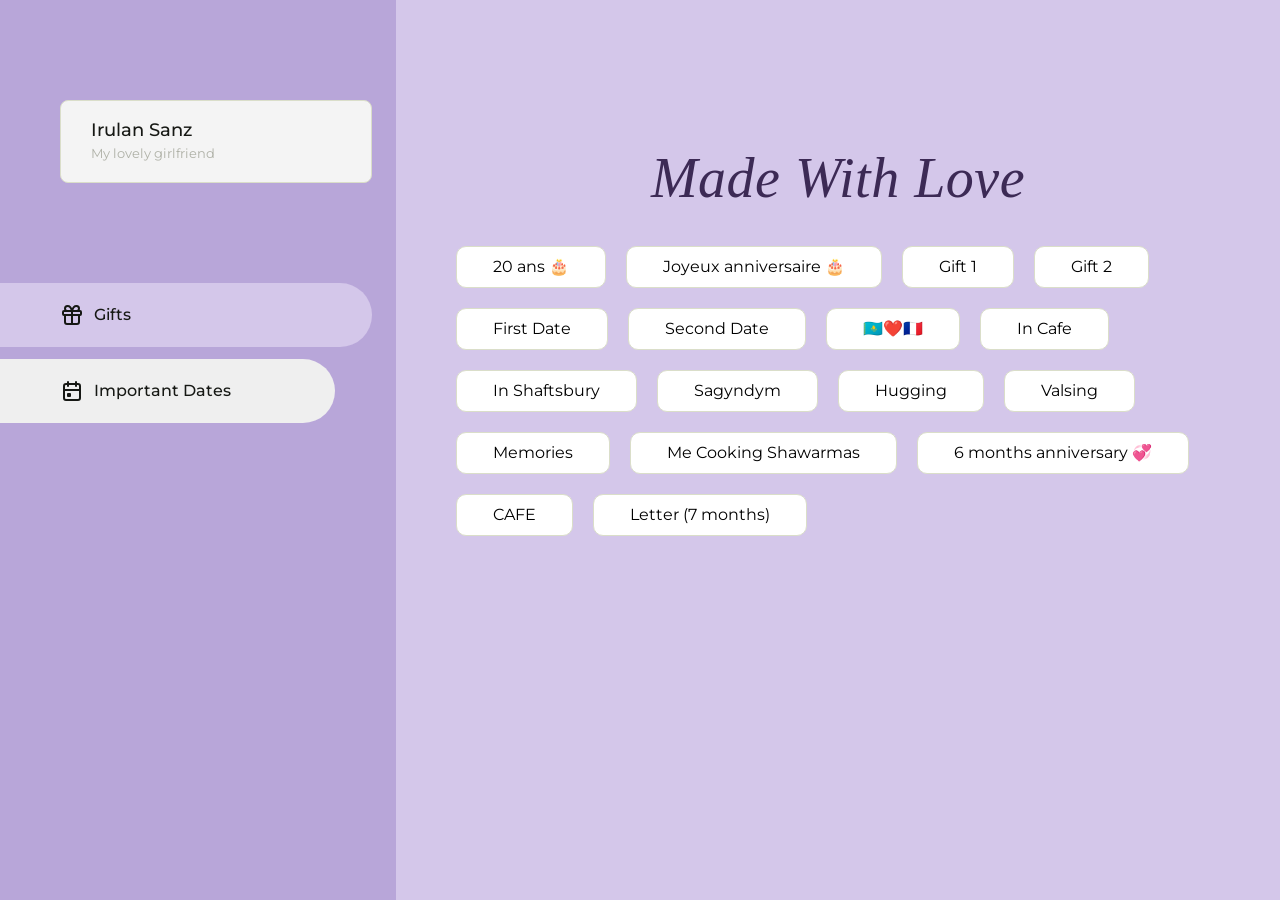
==== commit c26af039: "Move happy-birthday here; remove rare letter, facts, daily messages and R2-D2 mentions from 20-ans C" ====
--- a/index.html
+++ b/index.html
@@ -67,7 +67,10 @@
                 <div class="content__title">Made With Love</div>
                 <ul class="content__list">
                     <li class="content__list-item">
-                        <a href="./20-ans/index.html">20 ans 🎂 R2-D2</a>
+                        <a href="./20-ans/index.html">20 ans 🎂</a>
+                    </li>
+                    <li class="content__list-item">
+                        <a href="./happy-birthday/index.html">Joyeux anniversaire 🎂</a>
                     </li>
                     <li class="content__list-item">
                         <a href="./gift-1/index.html">Gift 1</a>
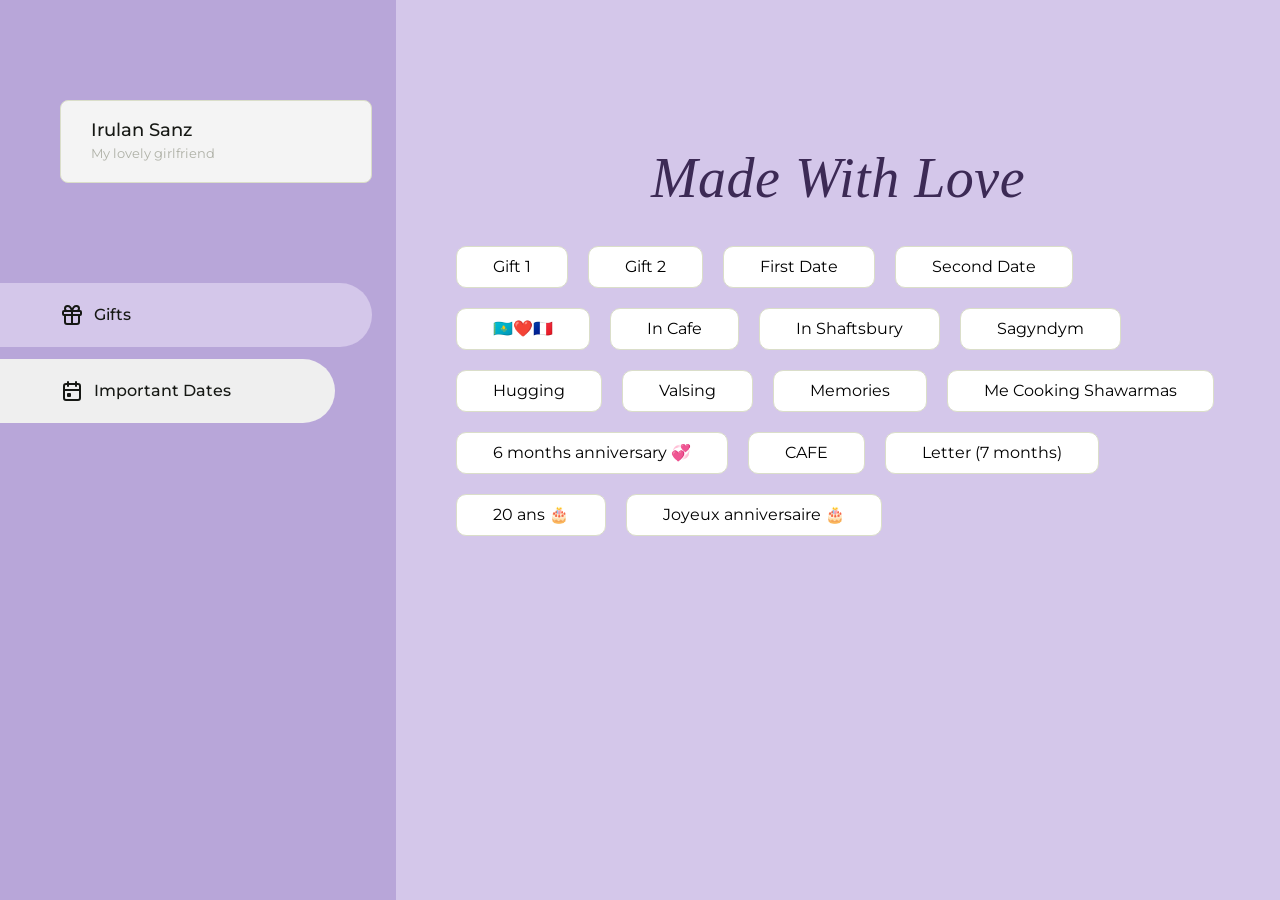
==== commit 3c8a9cd4: "Move 20 ans and Joyeux anniversaire to the end of the list Co-Authored-By: Claude Sonnet 5.5 <norepl" ====
--- a/index.html
+++ b/index.html
@@ -67,55 +67,55 @@
                 <div class="content__title">Made With Love</div>
                 <ul class="content__list">
                     <li class="content__list-item">
+                        <a href="./gift-1/index.html">Gift 1</a>
+                    </li>
+                    <li class="content__list-item">
+                        <a href="./gift-2/index.html">Gift 2</a>
+                    </li>
+                    <li class="content__list-item">
+                        <a href="https://drive.google.com/file/d/1vMadhdQ48kXOp07n8QsSt-vH53IT0Gt-/view?usp=sharing">First Date</a>
+                    </li>
+                    <li class="content__list-item">
+                        <a href="https://drive.google.com/file/d/1kH64Qz3MHeMXnkR8MuAai43NfWdswU0U/view?usp=sharing">Second Date</a>
+                    </li>
+                    <li class="content__list-item">
+                        <a href="https://drive.google.com/file/d/1e94UzsTkq8WZ018yIeNblCleBxQsToX7/view?usp=sharing">🇰🇿❤️🇫🇷</a>
+                    </li>
+                    <li class="content__list-item">
+                        <a href="https://drive.google.com/file/d/1Pieof80owpsbO8zSJvdYTM5wlfrEpz8Y/view?usp=sharing">In Cafe</a>
+                    </li>
+                    <li class="content__list-item">
+                        <a href="https://drive.google.com/file/d/1KIeL0_NFZtrSvxo--47qkr-NeCgeh2dK/view?usp=sharing">In Shaftsbury</a>
+                    </li>
+                    <li class="content__list-item">
+                        <a href="https://drive.google.com/file/d/1adfDIn1GOYjcE4neSgO3Gx4keekBpPJ_/view?usp=sharing">Sagyndym</a>
+                    </li>
+                    <li class="content__list-item">
+                        <a href="https://drive.google.com/file/d/1BkaM4GAUIr9EUD3JHSgV0LBEfNDgz8p4/view?usp=sharing">Hugging</a>
+                    </li>
+                    <li class="content__list-item">
+                        <a href="https://drive.google.com/file/d/1XQY9u5bxkwegvib9I2O7UmXGaK68p4Ai/view?usp=sharing">Valsing</a>
+                    </li>
+                    <li class="content__list-item">
+                        <a href="https://drive.google.com/file/d/16zDZgb0zjjOt9zTueXyhuY5tb6ojPlMr/view?usp=sharing">Memories</a>
+                    </li>
+                    <li class="content__list-item">
+                        <a href="https://drive.google.com/file/d/1yFAqf7BYhonO5aMoZCrLB5J5wGKs2Dpw/view?usp=sharing">Me Cooking Shawarmas</a>
+                    </li>
+                    <li class="content__list-item">
+                        <a href="./6-month-anniversary/index.html">6 months anniversary 💞</a>
+                    </li>
+                    <li class="content__list-item">
+                        <a href="./cafe-gift/index.html">CAFE</a>
+                    </li>
+                    <li class="content__list-item">
+                        <a href="https://irulans.github.io/Seven_Month/">Letter (7 months)</a>
+                    </li>
+                    <li class="content__list-item">
                         <a href="./20-ans/index.html">20 ans 🎂</a>
                     </li>
                     <li class="content__list-item">
                         <a href="./happy-birthday/index.html">Joyeux anniversaire 🎂</a>
-                    </li>
-                    <li class="content__list-item">
-                        <a href="./gift-1/index.html">Gift 1</a>
-                    </li>
-                    <li class="content__list-item">
-                        <a href="./gift-2/index.html">Gift 2</a>
-                    </li>
-                    <li class="content__list-item">
-                        <a href="https://drive.google.com/file/d/1vMadhdQ48kXOp07n8QsSt-vH53IT0Gt-/view?usp=sharing">First Date</a>
-                    </li>
-                    <li class="content__list-item">
-                        <a href="https://drive.google.com/file/d/1kH64Qz3MHeMXnkR8MuAai43NfWdswU0U/view?usp=sharing">Second Date</a>
-                    </li>
-                    <li class="content__list-item">
-                        <a href="https://drive.google.com/file/d/1e94UzsTkq8WZ018yIeNblCleBxQsToX7/view?usp=sharing">🇰🇿❤️🇫🇷</a>
-                    </li>
-                    <li class="content__list-item">
-                        <a href="https://drive.google.com/file/d/1Pieof80owpsbO8zSJvdYTM5wlfrEpz8Y/view?usp=sharing">In Cafe</a>
-                    </li>
-                    <li class="content__list-item">
-                        <a href="https://drive.google.com/file/d/1KIeL0_NFZtrSvxo--47qkr-NeCgeh2dK/view?usp=sharing">In Shaftsbury</a>
-                    </li>
-                    <li class="content__list-item">
-                        <a href="https://drive.google.com/file/d/1adfDIn1GOYjcE4neSgO3Gx4keekBpPJ_/view?usp=sharing">Sagyndym</a>
-                    </li>
-                    <li class="content__list-item">
-                        <a href="https://drive.google.com/file/d/1BkaM4GAUIr9EUD3JHSgV0LBEfNDgz8p4/view?usp=sharing">Hugging</a>
-                    </li>
-                    <li class="content__list-item">
-                        <a href="https://drive.google.com/file/d/1XQY9u5bxkwegvib9I2O7UmXGaK68p4Ai/view?usp=sharing">Valsing</a>
-                    </li>
-                    <li class="content__list-item">
-                        <a href="https://drive.google.com/file/d/16zDZgb0zjjOt9zTueXyhuY5tb6ojPlMr/view?usp=sharing">Memories</a>
-                    </li>
-                    <li class="content__list-item">
-                        <a href="https://drive.google.com/file/d/1yFAqf7BYhonO5aMoZCrLB5J5wGKs2Dpw/view?usp=sharing">Me Cooking Shawarmas</a>
-                    </li>
-                    <li class="content__list-item">
-                        <a href="./6-month-anniversary/index.html">6 months anniversary 💞</a>
-                    </li>
-                    <li class="content__list-item">
-                        <a href="./cafe-gift/index.html">CAFE</a>
-                    </li>
-                    <li class="content__list-item">
-                        <a href="https://irulans.github.io/Seven_Month/">Letter (7 months)</a>
                     </li>
                 </ul>
             </div>
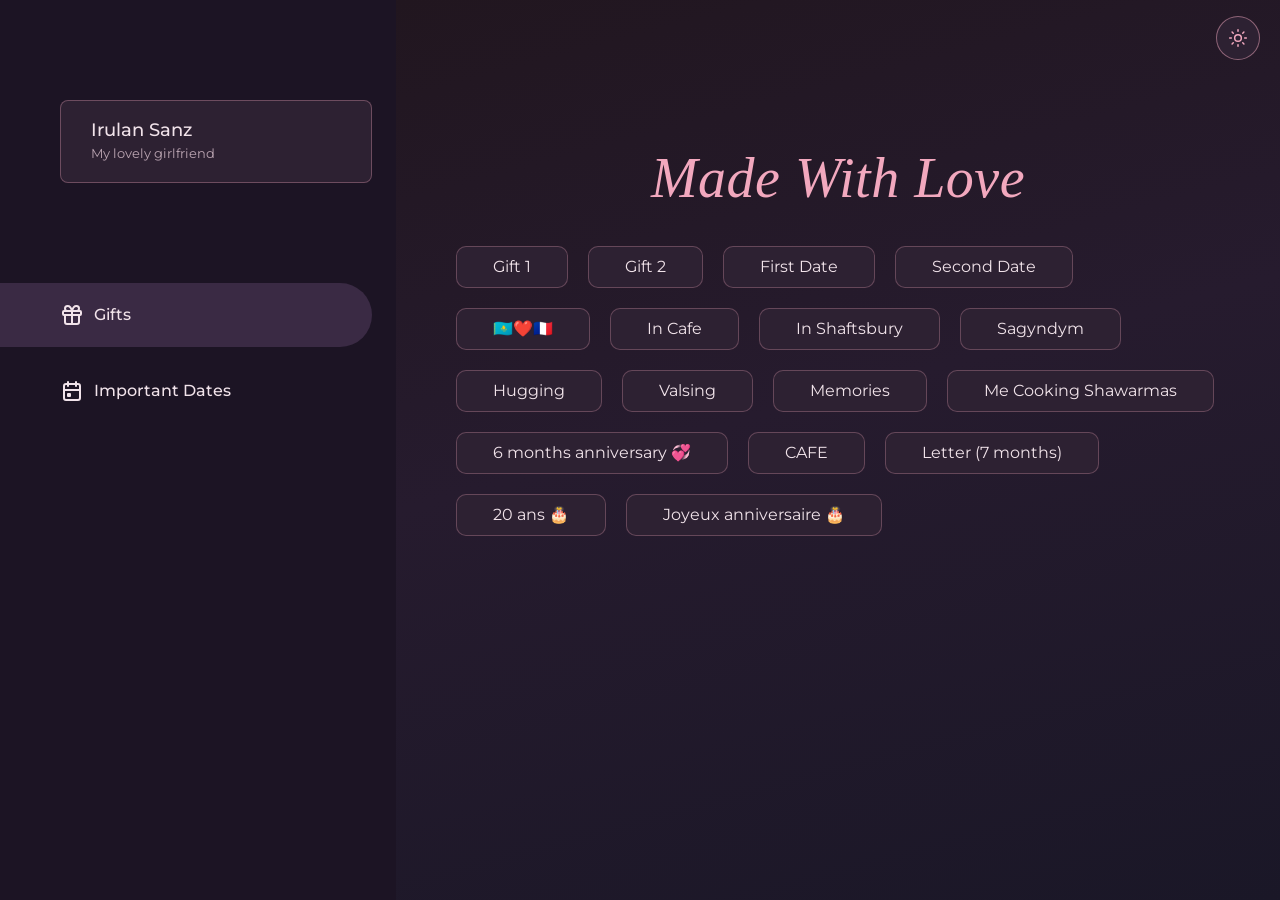
==== commit ae8c11b8: "Main page: dark theme by default with a light/dark switch Co-Authored-By: Claude Sonnet 5.5 <noreply" ====
--- a/index.html
+++ b/index.html
@@ -10,8 +10,13 @@
     <link href="https://fonts.googleapis.com/css2?family=Montserrat:wght@400;500;700&family=Rubik:wght@500&display=swap"
           rel="stylesheet">
     <link rel="stylesheet" href="src/style.css">
+<script>(function(){var t='dark';try{var v=localStorage.getItem('theme');if(v==='light'||v==='dark')t=v;}catch(e){}document.documentElement.setAttribute('data-theme',t);})();</script>
 </head>
 <body id="body">
+<button class="theme" id="theme" type="button" aria-label="Thème clair" title="Dark / light">
+    <svg class="moon" viewBox="0 0 24 24" aria-hidden="true"><path d="M20 14.5A8.5 8.5 0 0 1 9.5 4 8.5 8.5 0 1 0 20 14.5z"/></svg>
+    <svg class="sun" viewBox="0 0 24 24" aria-hidden="true"><circle cx="12" cy="12" r="4"/><path d="M12 2v2M12 20v2M4.9 4.9l1.4 1.4M17.7 17.7l1.4 1.4M2 12h2M20 12h2M4.9 19.1l1.4-1.4M17.7 6.3l1.4-1.4"/></svg>
+</button>
 <div class="overlay" id="overlay"></div>
 <div class="layout">
     <div class="burger" id="burger">
@@ -317,5 +322,6 @@
     </div>
 </div>
 <script src="src/index.js"></script>
+<script>(function(){var r=document.documentElement,b=document.getElementById('theme');function sync(){var d=r.getAttribute('data-theme')==='dark';b.setAttribute('aria-label',d?'Switch to light theme':'Switch to dark theme');b.setAttribute('aria-pressed',d?'true':'false');}b.addEventListener('click',function(){var n=r.getAttribute('data-theme')==='dark'?'light':'dark';r.setAttribute('data-theme',n);try{localStorage.setItem('theme',n);}catch(e){}sync();});sync();})();</script>
 </body>
 </html>
--- a/src/style.css
+++ b/src/style.css
@@ -294,3 +294,39 @@
         margin-left: 0;
     }
 }
+
+
+/* ---------- theme switch (dark is the default, the sun/moon button switches to the original light palette) ---------- */
+.theme{position:fixed;top:16px;right:20px;z-index:11;width:44px;height:44px;border-radius:50%;display:flex;align-items:center;justify-content:center;padding:0;cursor:pointer;background-color:#fff;border:1px solid #6B4E71;color:#3C2A55;-webkit-tap-highlight-color:transparent}
+.theme:focus-visible{outline:3px solid #6B4E71;outline-offset:3px}
+.theme svg{width:20px;height:20px;fill:none;stroke:currentColor;stroke-width:1.8;stroke-linecap:round;stroke-linejoin:round}
+.theme .sun{display:none}
+html[data-theme="dark"] .theme .sun{display:block}
+html[data-theme="dark"] .theme .moon{display:none}
+@media (max-width: 768px){.theme{top:calc(3% - 2px);right:calc(7% + 52px)}}
+
+html[data-theme="dark"]{color-scheme:dark}
+html[data-theme="dark"] body{color:#F1E3EA;background:#1A1727}
+html[data-theme="dark"] .sidebar{background-color:#1C1424}
+html[data-theme="dark"] .content{background:linear-gradient(165deg,#21161F 0%,#261B2E 45%,#1A1727 100%)}
+html[data-theme="dark"] .sidebar__user{background-color:#2D2132;border-color:rgba(242,168,190,.32)}
+html[data-theme="dark"] .sidebar__name{color:#F1E3EA}
+html[data-theme="dark"] .sidebar__text{color:#BBA5B2}
+html[data-theme="dark"] .sidebar__button{color:#F1E3EA}
+html[data-theme="dark"] .sidebar__button.active,html[data-theme="dark"] .sidebar__button:hover{background-color:#3A2A44}
+html[data-theme="dark"] .content__title{color:#F2A8BE}
+html[data-theme="dark"] .content__list-item,html[data-theme="dark"] .content__list-diplom{background-color:#2D2132;border-color:rgba(242,168,190,.28);color:#F1E3EA}
+html[data-theme="dark"] .content__list-item:hover,html[data-theme="dark"] .content__list-diplom:hover{background-color:#4A2E55}
+html[data-theme="dark"] .burger{background-color:#2D2132;border-color:rgba(242,168,190,.5)}
+html[data-theme="dark"] .burger path{stroke:#F1E3EA}
+html[data-theme="dark"] .theme{background-color:#2D2132;border-color:rgba(242,168,190,.5);color:#F2A8BE}
+html[data-theme="dark"] .story-section{background:transparent}
+html[data-theme="dark"] .story-title{color:#F2A8BE}
+html[data-theme="dark"] .story-subtitle,html[data-theme="dark"] .counter-label,html[data-theme="dark"] .counter-unit-label,html[data-theme="dark"] .entry-date{color:#BBA5B2}
+html[data-theme="dark"] .counter-number{color:#F2A8BE}
+html[data-theme="dark"] .counter-card{border-bottom-color:rgba(242,168,190,.3)}
+html[data-theme="dark"] .timeline::before{background:rgba(242,168,190,.4)}
+html[data-theme="dark"] .entry::before{background:#F2A8BE}
+html[data-theme="dark"] .entry-text{color:#F1E3EA}
+html[data-theme="dark"] .sidebar__button{background-color:transparent}
+@media (max-width: 768px){.container{padding-top:84px}}
